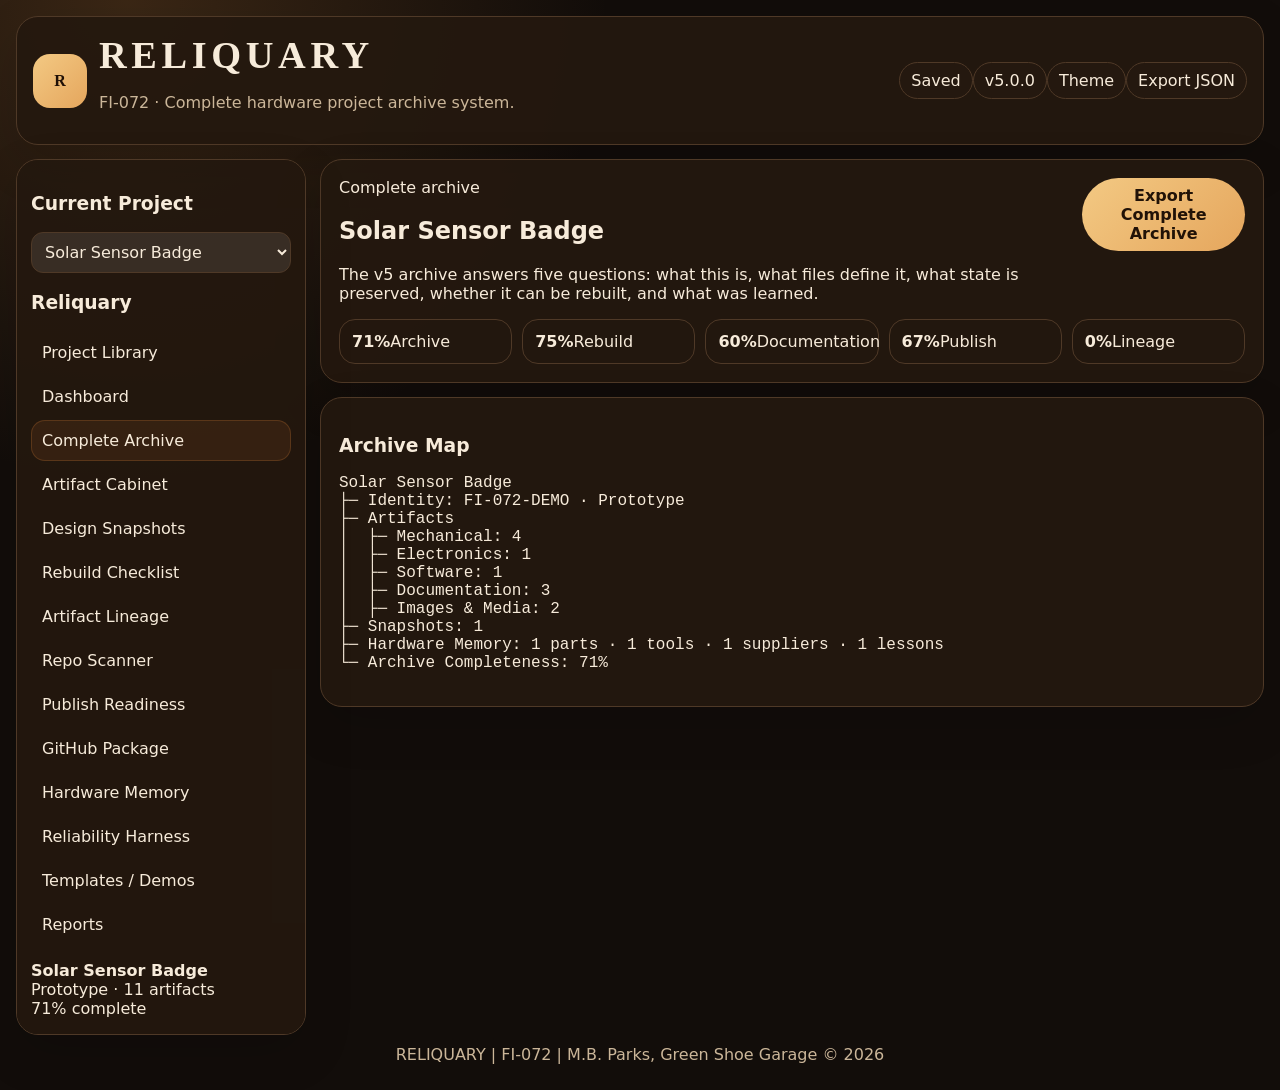
==== index.html @ 78d1d623 "Update release files" ====
<!doctype html>
<html lang="en">
<head>
<meta charset="utf-8">
<meta name="viewport" content="width=device-width,initial-scale=1">
<title>RELIQUARY | FI-072</title>
<link rel="stylesheet" href="styles.css">
</head>
<body data-theme="dark">
<div class="wrap">
<header class="top"><div class="brand"><div class="sig">R</div><div><h1>RELIQUARY</h1><p>FI-072 · Complete hardware project archive system.</p></div></div><div class="actions"><span class="pill" id="save">Autosave ready</span><span class="pill">v5.0.0</span><button class="btn" id="theme">Theme</button><button class="btn" id="exportJson">Export JSON</button></div></header>
<div class="grid"><aside class="side"><h3>Current Project</h3><select id="pick"></select><h3>Reliquary</h3><button class="nav" data-v="library">Project Library</button><button class="nav" data-v="dash">Dashboard</button><button class="nav" data-v="complete">Complete Archive</button><button class="nav" data-v="arts">Artifact Cabinet</button><button class="nav" data-v="snaps">Design Snapshots</button><button class="nav" data-v="checks">Rebuild Checklist</button><button class="nav" data-v="lineage">Artifact Lineage</button><button class="nav" data-v="scan">Repo Scanner</button><button class="nav" data-v="publish">Publish Readiness</button><button class="nav" data-v="package">GitHub Package</button><button class="nav" data-v="memory">Hardware Memory</button><button class="nav" data-v="reliability">Reliability Harness</button><button class="nav" data-v="templates">Templates / Demos</button><button class="nav" data-v="reports">Reports</button><div class="mini" id="mini"></div></aside><main id="app"></main></div><div class="foot">RELIQUARY | FI-072 | M.B. Parks, Green Shoe Garage © 2026</div></div><div class="toast" id="toast"></div><script src="app-v5.js"></script></body></html>
---- styles.css ----
:root{--b:#f4ebdd;--p:#fffaf0;--i:#23160c;--m:#6d5b46;--l:#d7c1a5;--a:#a8652a;--a2:#e0a355;--g:#247a51;--w:#a86812;--r:#a63d31;--x:#2f6f93}[data-theme=dark]{--b:#120d0a;--p:#24180f;--i:#f7ebda;--m:#cbb699;--l:#4f3927;--a:#e5a65d;--a2:#f3c983;--g:#82d9a6;--w:#ffd37d;--r:#ff897b;--x:#86c7ef}*{box-sizing:border-box}body{margin:0;background:radial-gradient(circle at 10% 0,#8b5a2b55,transparent 30rem),var(--b);color:var(--i);font-family:system-ui,-apple-system,Segoe UI,sans-serif}button,input,select,textarea{font:inherit}button{cursor:pointer}a{color:var(--x)}.wrap{max-width:1500px;margin:auto;padding:16px}.top,.side,.panel,.card{border:1px solid var(--l);background:color-mix(in srgb,var(--p) 93%,transparent);border-radius:22px;box-shadow:0 18px 50px #0002}.top{display:flex;justify-content:space-between;gap:12px;align-items:center;padding:16px}.brand{display:flex;gap:12px;align-items:center}.sig{width:54px;height:54px;border-radius:17px;display:grid;place-items:center;background:linear-gradient(135deg,var(--a2),var(--a));color:#201006;font:900 1rem Georgia}.brand h1{font:900 clamp(1.5rem,3vw,2.4rem) Georgia;margin:0;letter-spacing:.12em}.muted,.brand p{color:var(--m)}.btn,.pill,.badge{border:1px solid var(--l);border-radius:999px;background:var(--p);color:var(--i);padding:8px 11px}.btn.primary{background:linear-gradient(135deg,var(--a2),var(--a));color:#211207;font-weight:900;border:0}.btn.small,.badge{font-size:.78rem;padding:4px 8px}.btn.danger{color:var(--r)}.grid{display:grid;grid-template-columns:290px 1fr;gap:14px;margin-top:14px}.side{padding:14px;position:sticky;top:12px;max-height:calc(100vh - 24px);overflow:auto}.nav{display:block;width:100%;text-align:left;border:1px solid transparent;background:transparent;color:var(--i);border-radius:14px;padding:10px;margin:3px 0}.nav.active,.nav:hover{background:#a8652a24;border-color:#a8652a55}.panel{padding:18px;margin-bottom:14px}.head{display:flex;justify-content:space-between;gap:12px;align-items:start}.hero{display:grid;grid-template-columns:1.1fr .9fr;gap:14px}.hero h2{font:900 clamp(2.5rem,7vw,5rem)/.85 Georgia;margin:0;letter-spacing:.08em}.cards{display:grid;grid-template-columns:repeat(auto-fill,minmax(250px,1fr));gap:10px}.card{padding:13px}.stats{display:grid;grid-template-columns:repeat(auto-fit,minmax(150px,1fr));gap:10px}.stat{border:1px solid var(--l);border-radius:16px;padding:12px}.stat b{font-size:1.65rem}.bar{height:9px;background:#80604033;border-radius:99px;overflow:hidden}.bar i{display:block;height:100%;background:linear-gradient(90deg,var(--a),var(--a2))}.row{display:flex;gap:8px;flex-wrap:wrap;align-items:center}.form{display:grid;grid-template-columns:repeat(2,1fr);gap:9px}.field{display:grid;gap:4px}.field span,.field label{font-size:.75rem;text-transform:uppercase;color:var(--m);font-weight:800}input,select,textarea{width:100%;border:1px solid var(--l);border-radius:12px;background:#ffffff18;color:var(--i);padding:9px}textarea{min-height:90px}.full{grid-column:1/-1}table{width:100%;border-collapse:collapse}td,th{border-bottom:1px solid var(--l);padding:8px;text-align:left;vertical-align:top}th{color:var(--m);font-size:.76rem;text-transform:uppercase}.gap{border-left:5px solid var(--w)}.critical{border-left-color:var(--r)}.good{border-left:5px solid var(--g)}.ok{color:var(--g)}.bad{color:var(--r)}.mono{font-family:ui-monospace,SFMono-Regular,Menlo,monospace;white-space:pre-wrap}.toast{position:fixed;right:16px;bottom:16px;background:var(--p);border:1px solid var(--l);border-radius:14px;padding:10px;opacity:0;z-index:10}.toast.show{opacity:1}.foot{text-align:center;color:var(--m);padding:10px}@media(max-width:900px){.grid,.hero,.form{grid-template-columns:1fr}.side{position:static}.top,.head{flex-direction:column}}
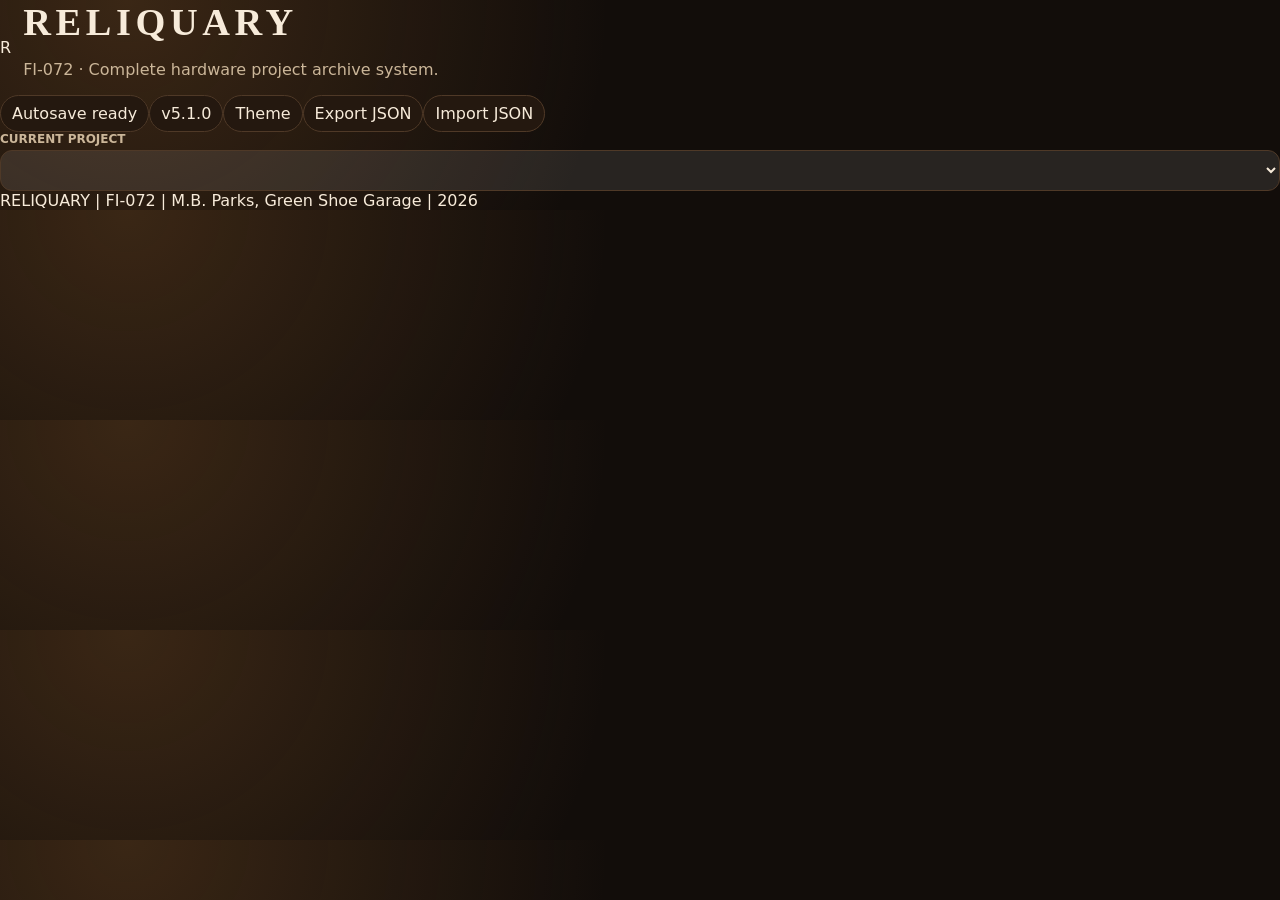
==== commit 6559ce56: "Clean up v5.1 app shell" ====
--- a/index.html
+++ b/index.html
@@ -7,6 +7,22 @@
 <link rel="stylesheet" href="styles.css">
 </head>
 <body data-theme="dark">
-<div class="wrap">
-<header class="top"><div class="brand"><div class="sig">R</div><div><h1>RELIQUARY</h1><p>FI-072 · Complete hardware project archive system.</p></div></div><div class="actions"><span class="pill" id="save">Autosave ready</span><span class="pill">v5.0.0</span><button class="btn" id="theme">Theme</button><button class="btn" id="exportJson">Export JSON</button></div></header>
-<div class="grid"><aside class="side"><h3>Current Project</h3><select id="pick"></select><h3>Reliquary</h3><button class="nav" data-v="library">Project Library</button><button class="nav" data-v="dash">Dashboard</button><button class="nav" data-v="complete">Complete Archive</button><button class="nav" data-v="arts">Artifact Cabinet</button><button class="nav" data-v="snaps">Design Snapshots</button><button class="nav" data-v="checks">Rebuild Checklist</button><button class="nav" data-v="lineage">Artifact Lineage</button><button class="nav" data-v="scan">Repo Scanner</button><button class="nav" data-v="publish">Publish Readiness</button><button class="nav" data-v="package">GitHub Package</button><button class="nav" data-v="memory">Hardware Memory</button><button class="nav" data-v="reliability">Reliability Harness</button><button class="nav" data-v="templates">Templates / Demos</button><button class="nav" data-v="reports">Reports</button><div class="mini" id="mini"></div></aside><main id="app"></main></div><div class="foot">RELIQUARY | FI-072 | M.B. Parks, Green Shoe Garage © 2026</div></div><div class="toast" id="toast"></div><script src="app-v5.js"></script></body></html>+<div class="app-shell">
+<header class="topbar">
+  <div class="brand"><div class="sigil">R</div><div><h1>RELIQUARY</h1><p>FI-072 · Complete hardware project archive system.</p></div></div>
+  <div class="top-actions"><span class="pill" id="saveState">Autosave ready</span><span class="pill">v5.1.0</span><button class="btn" id="themeBtn">Theme</button><button class="btn" id="exportStateBtn">Export JSON</button><label class="btn">Import JSON<input id="importState" type="file" accept="application/json" hidden></label></div>
+</header>
+<div class="layout">
+  <aside class="sidebar">
+    <label class="field compact"><span>Current project</span><select id="projectPicker"></select></label>
+    <nav id="nav"></nav>
+    <div id="sideSummary" class="side-summary"></div>
+  </aside>
+  <main id="app" class="content"></main>
+</div>
+<footer>RELIQUARY | FI-072 | M.B. Parks, Green Shoe Garage | 2026</footer>
+</div>
+<div id="toast" class="toast"></div>
+<script src="app-v5.js"></script>
+</body>
+</html>
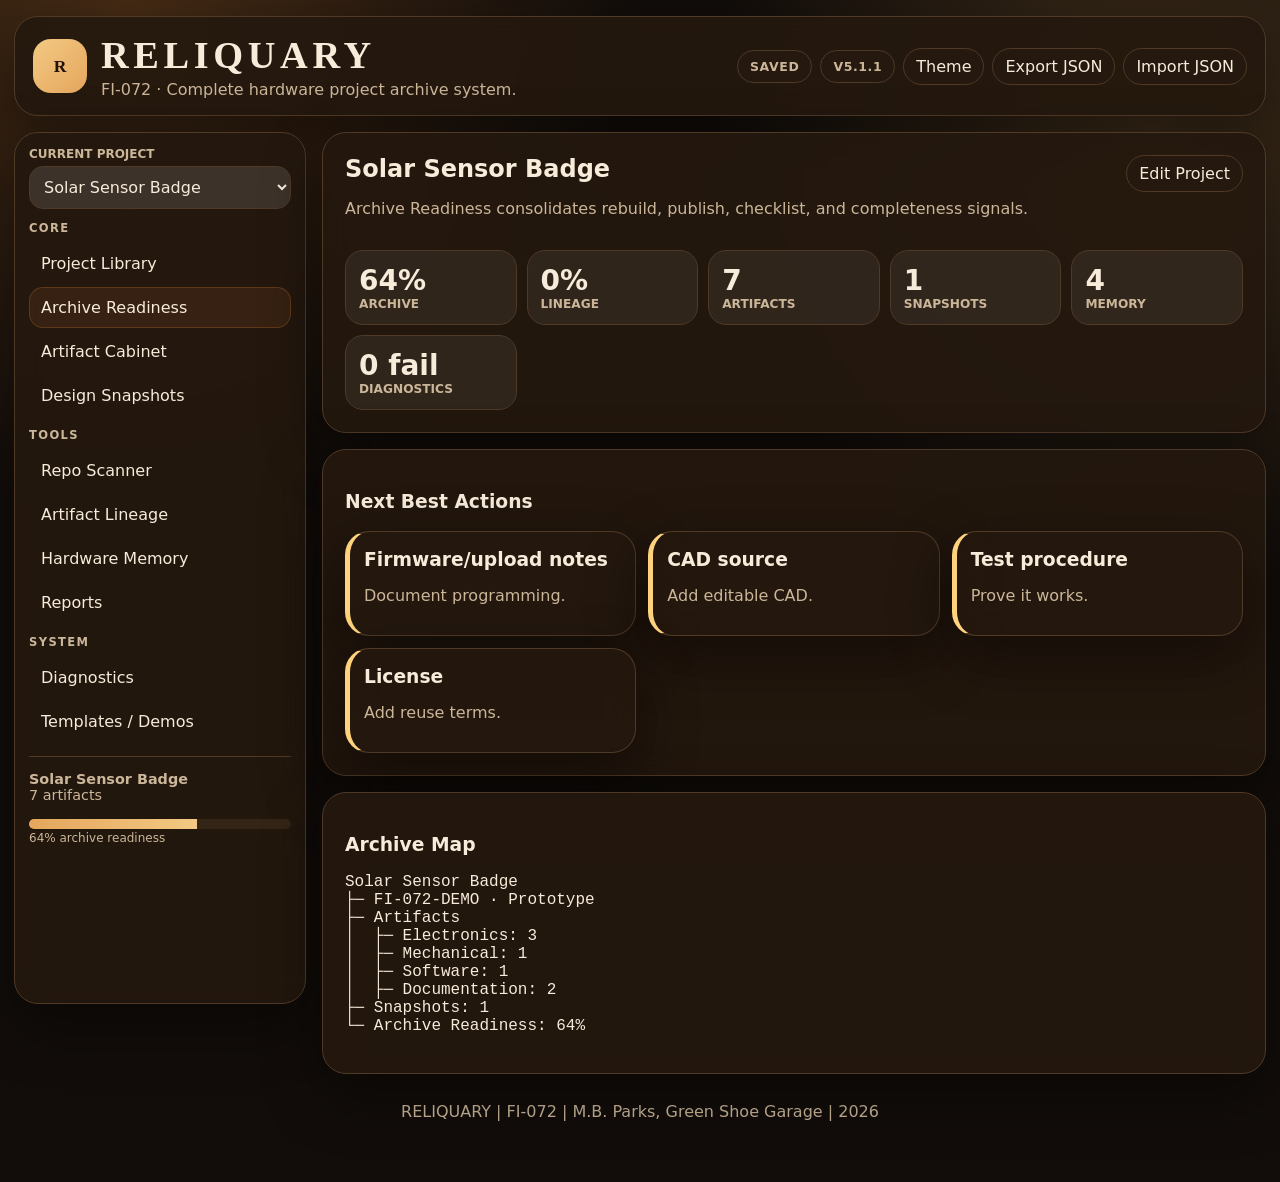
==== commit 9627c525: "Update visible marker to v5.1.1" ====
--- a/index.html
+++ b/index.html
@@ -10,7 +10,7 @@
 <div class="app-shell">
 <header class="topbar">
   <div class="brand"><div class="sigil">R</div><div><h1>RELIQUARY</h1><p>FI-072 · Complete hardware project archive system.</p></div></div>
-  <div class="top-actions"><span class="pill" id="saveState">Autosave ready</span><span class="pill">v5.1.0</span><button class="btn" id="themeBtn">Theme</button><button class="btn" id="exportStateBtn">Export JSON</button><label class="btn">Import JSON<input id="importState" type="file" accept="application/json" hidden></label></div>
+  <div class="top-actions"><span class="pill" id="saveState">Autosave ready</span><span class="pill">v5.1.1</span><button class="btn" id="themeBtn">Theme</button><button class="btn" id="exportStateBtn">Export JSON</button><label class="btn">Import JSON<input id="importState" type="file" accept="application/json" hidden></label></div>
 </header>
 <div class="layout">
   <aside class="sidebar">
--- a/styles.css
+++ b/styles.css
@@ -1 +1,3 @@
-:root{--b:#f4ebdd;--p:#fffaf0;--i:#23160c;--m:#6d5b46;--l:#d7c1a5;--a:#a8652a;--a2:#e0a355;--g:#247a51;--w:#a86812;--r:#a63d31;--x:#2f6f93}[data-theme=dark]{--b:#120d0a;--p:#24180f;--i:#f7ebda;--m:#cbb699;--l:#4f3927;--a:#e5a65d;--a2:#f3c983;--g:#82d9a6;--w:#ffd37d;--r:#ff897b;--x:#86c7ef}*{box-sizing:border-box}body{margin:0;background:radial-gradient(circle at 10% 0,#8b5a2b55,transparent 30rem),var(--b);color:var(--i);font-family:system-ui,-apple-system,Segoe UI,sans-serif}button,input,select,textarea{font:inherit}button{cursor:pointer}a{color:var(--x)}.wrap{max-width:1500px;margin:auto;padding:16px}.top,.side,.panel,.card{border:1px solid var(--l);background:color-mix(in srgb,var(--p) 93%,transparent);border-radius:22px;box-shadow:0 18px 50px #0002}.top{display:flex;justify-content:space-between;gap:12px;align-items:center;padding:16px}.brand{display:flex;gap:12px;align-items:center}.sig{width:54px;height:54px;border-radius:17px;display:grid;place-items:center;background:linear-gradient(135deg,var(--a2),var(--a));color:#201006;font:900 1rem Georgia}.brand h1{font:900 clamp(1.5rem,3vw,2.4rem) Georgia;margin:0;letter-spacing:.12em}.muted,.brand p{color:var(--m)}.btn,.pill,.badge{border:1px solid var(--l);border-radius:999px;background:var(--p);color:var(--i);padding:8px 11px}.btn.primary{background:linear-gradient(135deg,var(--a2),var(--a));color:#211207;font-weight:900;border:0}.btn.small,.badge{font-size:.78rem;padding:4px 8px}.btn.danger{color:var(--r)}.grid{display:grid;grid-template-columns:290px 1fr;gap:14px;margin-top:14px}.side{padding:14px;position:sticky;top:12px;max-height:calc(100vh - 24px);overflow:auto}.nav{display:block;width:100%;text-align:left;border:1px solid transparent;background:transparent;color:var(--i);border-radius:14px;padding:10px;margin:3px 0}.nav.active,.nav:hover{background:#a8652a24;border-color:#a8652a55}.panel{padding:18px;margin-bottom:14px}.head{display:flex;justify-content:space-between;gap:12px;align-items:start}.hero{display:grid;grid-template-columns:1.1fr .9fr;gap:14px}.hero h2{font:900 clamp(2.5rem,7vw,5rem)/.85 Georgia;margin:0;letter-spacing:.08em}.cards{display:grid;grid-template-columns:repeat(auto-fill,minmax(250px,1fr));gap:10px}.card{padding:13px}.stats{display:grid;grid-template-columns:repeat(auto-fit,minmax(150px,1fr));gap:10px}.stat{border:1px solid var(--l);border-radius:16px;padding:12px}.stat b{font-size:1.65rem}.bar{height:9px;background:#80604033;border-radius:99px;overflow:hidden}.bar i{display:block;height:100%;background:linear-gradient(90deg,var(--a),var(--a2))}.row{display:flex;gap:8px;flex-wrap:wrap;align-items:center}.form{display:grid;grid-template-columns:repeat(2,1fr);gap:9px}.field{display:grid;gap:4px}.field span,.field label{font-size:.75rem;text-transform:uppercase;color:var(--m);font-weight:800}input,select,textarea{width:100%;border:1px solid var(--l);border-radius:12px;background:#ffffff18;color:var(--i);padding:9px}textarea{min-height:90px}.full{grid-column:1/-1}table{width:100%;border-collapse:collapse}td,th{border-bottom:1px solid var(--l);padding:8px;text-align:left;vertical-align:top}th{color:var(--m);font-size:.76rem;text-transform:uppercase}.gap{border-left:5px solid var(--w)}.critical{border-left-color:var(--r)}.good{border-left:5px solid var(--g)}.ok{color:var(--g)}.bad{color:var(--r)}.mono{font-family:ui-monospace,SFMono-Regular,Menlo,monospace;white-space:pre-wrap}.toast{position:fixed;right:16px;bottom:16px;background:var(--p);border:1px solid var(--l);border-radius:14px;padding:10px;opacity:0;z-index:10}.toast.show{opacity:1}.foot{text-align:center;color:var(--m);padding:10px}@media(max-width:900px){.grid,.hero,.form{grid-template-columns:1fr}.side{position:static}.top,.head{flex-direction:column}}+:root{--bg:#f4ebdd;--panel:#fffaf0;--ink:#23160c;--muted:#6d5b46;--line:#d7c1a5;--accent:#a8652a;--accent2:#e0a355;--good:#247a51;--warn:#a86812;--bad:#a63d31;--blue:#2f6f93;--shadow:0 18px 50px rgba(0,0,0,.14)}
+[data-theme=dark]{--bg:#120d0a;--panel:#24180f;--ink:#f7ebda;--muted:#cbb699;--line:#4f3927;--accent:#e5a65d;--accent2:#f3c983;--good:#82d9a6;--warn:#ffd37d;--bad:#ff897b;--blue:#86c7ef;--shadow:0 20px 60px rgba(0,0,0,.45)}
+*{box-sizing:border-box}body{margin:0;background:radial-gradient(circle at 10% 0,rgba(168,101,42,.35),transparent 32rem),radial-gradient(circle at 90% 12%,rgba(224,163,85,.22),transparent 28rem),var(--bg);color:var(--ink);font-family:Inter,system-ui,-apple-system,Segoe UI,sans-serif}button,input,select,textarea{font:inherit}button{cursor:pointer}a{color:var(--blue)}.app-shell{width:min(1500px,calc(100% - 28px));margin:auto;padding:16px 0 40px}.topbar,.sidebar,.panel,.card,.modal{border:1px solid var(--line);background:color-mix(in srgb,var(--panel) 92%,transparent);border-radius:24px;box-shadow:var(--shadow);backdrop-filter:blur(14px)}.topbar{display:flex;justify-content:space-between;gap:14px;align-items:center;padding:16px 18px}.brand{display:flex;gap:14px;align-items:center}.sigil{width:54px;height:54px;border-radius:18px;background:linear-gradient(135deg,var(--accent2),var(--accent));display:grid;place-items:center;color:#211207;font:900 1.1rem Georgia,serif}.brand h1{margin:0;font:900 clamp(1.5rem,3vw,2.4rem) Georgia,serif;letter-spacing:.12em}.brand p{margin:.2rem 0 0;color:var(--muted)}.top-actions,.row{display:flex;gap:8px;flex-wrap:wrap;align-items:center}.btn,.pill{border:1px solid var(--line);border-radius:999px;background:var(--panel);color:var(--ink);padding:8px 12px}.btn.primary{background:linear-gradient(135deg,var(--accent2),var(--accent));color:#211207;border:0;font-weight:900}.btn.small{font-size:.82rem;padding:5px 8px}.btn.danger{color:var(--bad)}.pill{color:var(--muted);font-size:.78rem;font-weight:900;text-transform:uppercase;letter-spacing:.05em}.layout{display:grid;grid-template-columns:292px minmax(0,1fr);gap:16px;margin-top:16px}.sidebar{padding:14px;position:sticky;top:14px;max-height:calc(100vh - 28px);overflow:auto}.sidebar h3{font-size:.75rem;color:var(--muted);letter-spacing:.13em;text-transform:uppercase}.nav-group{margin:12px 0}.nav-label{font-size:.72rem;color:var(--muted);font-weight:900;letter-spacing:.12em;text-transform:uppercase;margin:8px 0}.nav-btn{display:block;width:100%;text-align:left;border:1px solid transparent;background:transparent;color:var(--ink);border-radius:14px;padding:10px 11px;margin:3px 0}.nav-btn.active,.nav-btn:hover{background:rgba(168,101,42,.14);border-color:rgba(168,101,42,.35)}.side-summary{margin-top:14px;padding-top:14px;border-top:1px solid var(--line);color:var(--muted);font-size:.9rem}.panel{padding:clamp(15px,2vw,22px);margin-bottom:16px}.head{display:flex;justify-content:space-between;gap:12px;align-items:flex-start;margin-bottom:16px}.head h2,.head h3{margin:0}.muted,.card p{color:var(--muted)}.hero{display:grid;grid-template-columns:1.1fr .9fr;gap:16px}.hero h2{font:900 clamp(2.4rem,7vw,5rem)/.86 Georgia,serif;margin:0;letter-spacing:.08em}.lede{font-size:1.08rem;line-height:1.55;color:var(--muted)}.cards{display:grid;grid-template-columns:repeat(auto-fill,minmax(250px,1fr));gap:12px}.card{padding:14px}.card h3{margin:.2rem 0}.stats{display:grid;grid-template-columns:repeat(auto-fit,minmax(150px,1fr));gap:10px}.stat{border:1px solid var(--line);border-radius:18px;padding:13px;background:rgba(255,255,255,.06)}.stat strong{font-size:1.75rem}.stat span{display:block;color:var(--muted);font-size:.76rem;font-weight:900;text-transform:uppercase}.bar{height:10px;border-radius:99px;background:rgba(120,90,60,.22);overflow:hidden}.bar i{display:block;height:100%;background:linear-gradient(90deg,var(--accent),var(--accent2))}.form{display:grid;grid-template-columns:repeat(2,minmax(0,1fr));gap:10px}.field{display:grid;gap:5px}.field span,.field label{font-size:.75rem;text-transform:uppercase;color:var(--muted);font-weight:900}.field.compact{margin-bottom:12px}.full{grid-column:1/-1}input,select,textarea{width:100%;border:1px solid var(--line);border-radius:14px;background:rgba(255,255,255,.11);color:var(--ink);padding:10px}textarea{min-height:92px;resize:vertical}.table{overflow:auto;border:1px solid var(--line);border-radius:18px}table{width:100%;border-collapse:collapse}th,td{padding:10px;border-bottom:1px solid var(--line);text-align:left;vertical-align:top}th{color:var(--muted);font-size:.76rem;text-transform:uppercase}.tag{display:inline-flex;border:1px solid var(--line);border-radius:999px;padding:4px 8px;color:var(--muted);font-size:.76rem;font-weight:800}.good{border-left:5px solid var(--good)}.gap{border-left:5px solid var(--warn)}.critical{border-left-color:var(--bad)}.ok{color:var(--good)}.warn{color:var(--warn)}.bad{color:var(--bad)}.mono{font-family:ui-monospace,SFMono-Regular,Menlo,monospace;white-space:pre-wrap}.empty{border:1px dashed var(--line);border-radius:18px;padding:24px;text-align:center;color:var(--muted)}.toast{position:fixed;right:18px;bottom:18px;background:var(--panel);border:1px solid var(--line);border-radius:16px;padding:12px 14px;box-shadow:var(--shadow);opacity:0;transform:translateY(8px);transition:.2s}.toast.show{opacity:1;transform:none}footer{text-align:center;color:var(--muted);padding:12px}@media(max-width:900px){.layout,.hero,.form{grid-template-columns:1fr}.sidebar{position:static;max-height:none}.topbar,.head{align-items:flex-start;flex-direction:column}.stats{grid-template-columns:repeat(2,1fr)}}@media print{.sidebar,.top-actions,.btn{display:none!important}.layout{display:block}.panel,.card{box-shadow:none}}
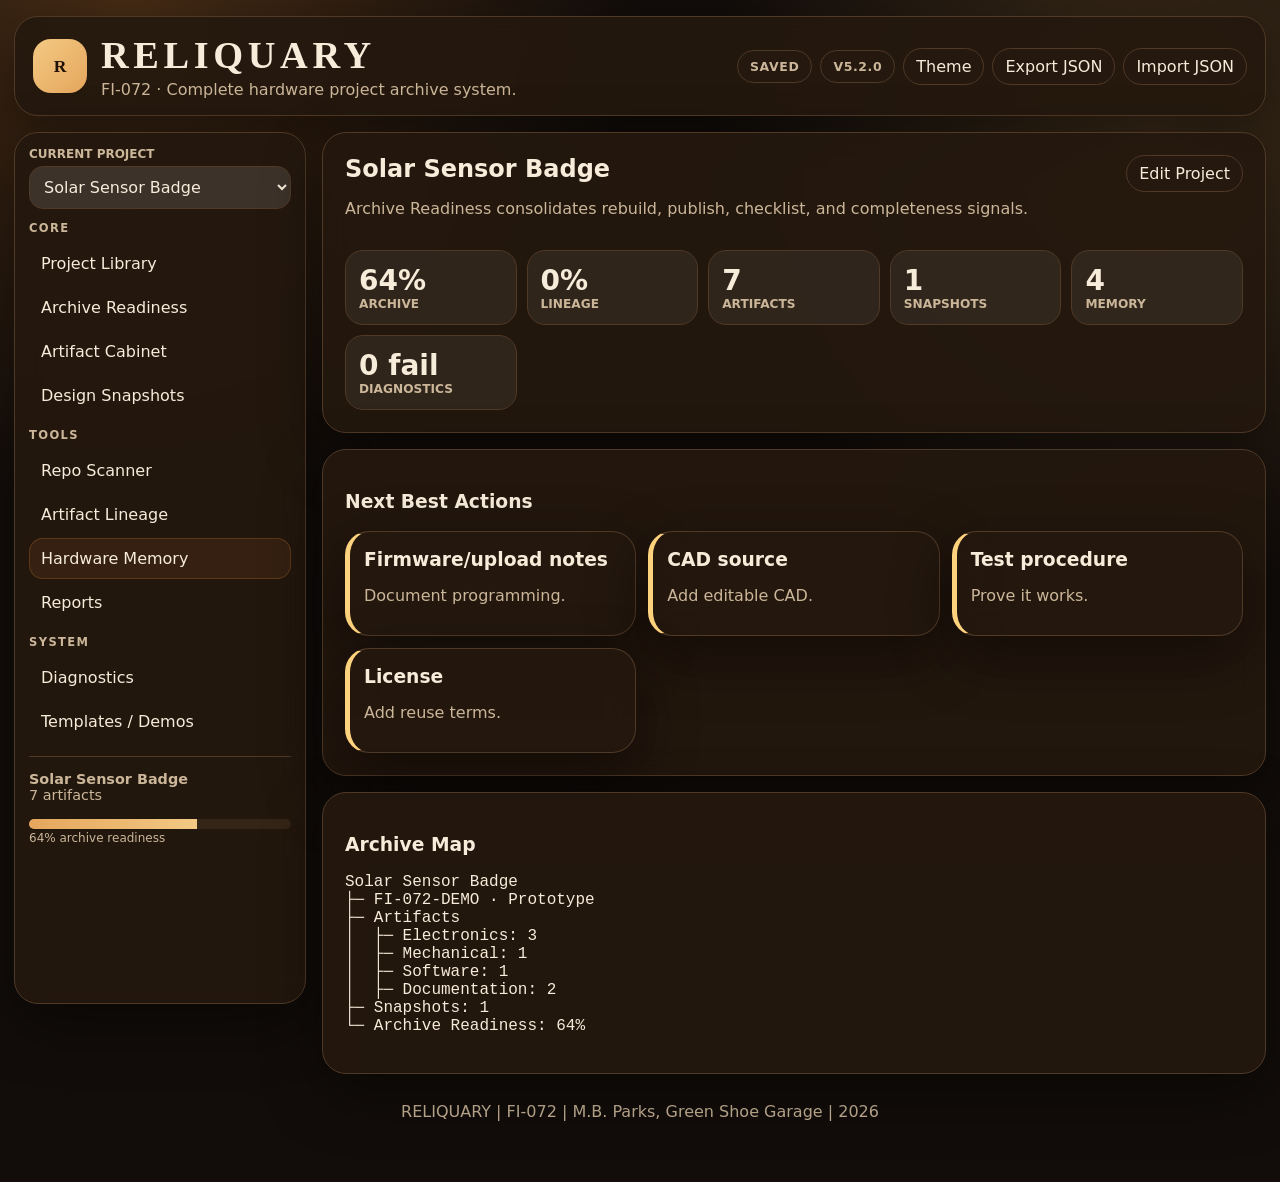
==== commit da9b4be8: "Update visible marker to v5.2.0" ====
--- a/index.html
+++ b/index.html
@@ -10,7 +10,7 @@
 <div class="app-shell">
 <header class="topbar">
   <div class="brand"><div class="sigil">R</div><div><h1>RELIQUARY</h1><p>FI-072 · Complete hardware project archive system.</p></div></div>
-  <div class="top-actions"><span class="pill" id="saveState">Autosave ready</span><span class="pill">v5.1.1</span><button class="btn" id="themeBtn">Theme</button><button class="btn" id="exportStateBtn">Export JSON</button><label class="btn">Import JSON<input id="importState" type="file" accept="application/json" hidden></label></div>
+  <div class="top-actions"><span class="pill" id="saveState">Autosave ready</span><span class="pill">v5.2.0</span><button class="btn" id="themeBtn">Theme</button><button class="btn" id="exportStateBtn">Export JSON</button><label class="btn">Import JSON<input id="importState" type="file" accept="application/json" hidden></label></div>
 </header>
 <div class="layout">
   <aside class="sidebar">
--- a/styles.css
+++ b/styles.css
@@ -1,3 +1,3 @@
 :root{--bg:#f4ebdd;--panel:#fffaf0;--ink:#23160c;--muted:#6d5b46;--line:#d7c1a5;--accent:#a8652a;--accent2:#e0a355;--good:#247a51;--warn:#a86812;--bad:#a63d31;--blue:#2f6f93;--shadow:0 18px 50px rgba(0,0,0,.14)}
 [data-theme=dark]{--bg:#120d0a;--panel:#24180f;--ink:#f7ebda;--muted:#cbb699;--line:#4f3927;--accent:#e5a65d;--accent2:#f3c983;--good:#82d9a6;--warn:#ffd37d;--bad:#ff897b;--blue:#86c7ef;--shadow:0 20px 60px rgba(0,0,0,.45)}
-*{box-sizing:border-box}body{margin:0;background:radial-gradient(circle at 10% 0,rgba(168,101,42,.35),transparent 32rem),radial-gradient(circle at 90% 12%,rgba(224,163,85,.22),transparent 28rem),var(--bg);color:var(--ink);font-family:Inter,system-ui,-apple-system,Segoe UI,sans-serif}button,input,select,textarea{font:inherit}button{cursor:pointer}a{color:var(--blue)}.app-shell{width:min(1500px,calc(100% - 28px));margin:auto;padding:16px 0 40px}.topbar,.sidebar,.panel,.card,.modal{border:1px solid var(--line);background:color-mix(in srgb,var(--panel) 92%,transparent);border-radius:24px;box-shadow:var(--shadow);backdrop-filter:blur(14px)}.topbar{display:flex;justify-content:space-between;gap:14px;align-items:center;padding:16px 18px}.brand{display:flex;gap:14px;align-items:center}.sigil{width:54px;height:54px;border-radius:18px;background:linear-gradient(135deg,var(--accent2),var(--accent));display:grid;place-items:center;color:#211207;font:900 1.1rem Georgia,serif}.brand h1{margin:0;font:900 clamp(1.5rem,3vw,2.4rem) Georgia,serif;letter-spacing:.12em}.brand p{margin:.2rem 0 0;color:var(--muted)}.top-actions,.row{display:flex;gap:8px;flex-wrap:wrap;align-items:center}.btn,.pill{border:1px solid var(--line);border-radius:999px;background:var(--panel);color:var(--ink);padding:8px 12px}.btn.primary{background:linear-gradient(135deg,var(--accent2),var(--accent));color:#211207;border:0;font-weight:900}.btn.small{font-size:.82rem;padding:5px 8px}.btn.danger{color:var(--bad)}.pill{color:var(--muted);font-size:.78rem;font-weight:900;text-transform:uppercase;letter-spacing:.05em}.layout{display:grid;grid-template-columns:292px minmax(0,1fr);gap:16px;margin-top:16px}.sidebar{padding:14px;position:sticky;top:14px;max-height:calc(100vh - 28px);overflow:auto}.sidebar h3{font-size:.75rem;color:var(--muted);letter-spacing:.13em;text-transform:uppercase}.nav-group{margin:12px 0}.nav-label{font-size:.72rem;color:var(--muted);font-weight:900;letter-spacing:.12em;text-transform:uppercase;margin:8px 0}.nav-btn{display:block;width:100%;text-align:left;border:1px solid transparent;background:transparent;color:var(--ink);border-radius:14px;padding:10px 11px;margin:3px 0}.nav-btn.active,.nav-btn:hover{background:rgba(168,101,42,.14);border-color:rgba(168,101,42,.35)}.side-summary{margin-top:14px;padding-top:14px;border-top:1px solid var(--line);color:var(--muted);font-size:.9rem}.panel{padding:clamp(15px,2vw,22px);margin-bottom:16px}.head{display:flex;justify-content:space-between;gap:12px;align-items:flex-start;margin-bottom:16px}.head h2,.head h3{margin:0}.muted,.card p{color:var(--muted)}.hero{display:grid;grid-template-columns:1.1fr .9fr;gap:16px}.hero h2{font:900 clamp(2.4rem,7vw,5rem)/.86 Georgia,serif;margin:0;letter-spacing:.08em}.lede{font-size:1.08rem;line-height:1.55;color:var(--muted)}.cards{display:grid;grid-template-columns:repeat(auto-fill,minmax(250px,1fr));gap:12px}.card{padding:14px}.card h3{margin:.2rem 0}.stats{display:grid;grid-template-columns:repeat(auto-fit,minmax(150px,1fr));gap:10px}.stat{border:1px solid var(--line);border-radius:18px;padding:13px;background:rgba(255,255,255,.06)}.stat strong{font-size:1.75rem}.stat span{display:block;color:var(--muted);font-size:.76rem;font-weight:900;text-transform:uppercase}.bar{height:10px;border-radius:99px;background:rgba(120,90,60,.22);overflow:hidden}.bar i{display:block;height:100%;background:linear-gradient(90deg,var(--accent),var(--accent2))}.form{display:grid;grid-template-columns:repeat(2,minmax(0,1fr));gap:10px}.field{display:grid;gap:5px}.field span,.field label{font-size:.75rem;text-transform:uppercase;color:var(--muted);font-weight:900}.field.compact{margin-bottom:12px}.full{grid-column:1/-1}input,select,textarea{width:100%;border:1px solid var(--line);border-radius:14px;background:rgba(255,255,255,.11);color:var(--ink);padding:10px}textarea{min-height:92px;resize:vertical}.table{overflow:auto;border:1px solid var(--line);border-radius:18px}table{width:100%;border-collapse:collapse}th,td{padding:10px;border-bottom:1px solid var(--line);text-align:left;vertical-align:top}th{color:var(--muted);font-size:.76rem;text-transform:uppercase}.tag{display:inline-flex;border:1px solid var(--line);border-radius:999px;padding:4px 8px;color:var(--muted);font-size:.76rem;font-weight:800}.good{border-left:5px solid var(--good)}.gap{border-left:5px solid var(--warn)}.critical{border-left-color:var(--bad)}.ok{color:var(--good)}.warn{color:var(--warn)}.bad{color:var(--bad)}.mono{font-family:ui-monospace,SFMono-Regular,Menlo,monospace;white-space:pre-wrap}.empty{border:1px dashed var(--line);border-radius:18px;padding:24px;text-align:center;color:var(--muted)}.toast{position:fixed;right:18px;bottom:18px;background:var(--panel);border:1px solid var(--line);border-radius:16px;padding:12px 14px;box-shadow:var(--shadow);opacity:0;transform:translateY(8px);transition:.2s}.toast.show{opacity:1;transform:none}footer{text-align:center;color:var(--muted);padding:12px}@media(max-width:900px){.layout,.hero,.form{grid-template-columns:1fr}.sidebar{position:static;max-height:none}.topbar,.head{align-items:flex-start;flex-direction:column}.stats{grid-template-columns:repeat(2,1fr)}}@media print{.sidebar,.top-actions,.btn{display:none!important}.layout{display:block}.panel,.card{box-shadow:none}}
+*{box-sizing:border-box}body{margin:0;background:radial-gradient(circle at 10% 0,rgba(168,101,42,.35),transparent 32rem),radial-gradient(circle at 90% 12%,rgba(224,163,85,.22),transparent 28rem),var(--bg);color:var(--ink);font-family:Inter,system-ui,-apple-system,Segoe UI,sans-serif}button,input,select,textarea{font:inherit}button{cursor:pointer}a{color:var(--blue)}.app-shell{width:min(1500px,calc(100% - 28px));margin:auto;padding:16px 0 40px}.topbar,.sidebar,.panel,.card,.modal{border:1px solid var(--line);background:color-mix(in srgb,var(--panel) 92%,transparent);border-radius:24px;box-shadow:var(--shadow);backdrop-filter:blur(14px)}.topbar{display:flex;justify-content:space-between;gap:14px;align-items:center;padding:16px 18px}.brand{display:flex;gap:14px;align-items:center}.sigil{width:54px;height:54px;border-radius:18px;background:linear-gradient(135deg,var(--accent2),var(--accent));display:grid;place-items:center;color:#211207;font:900 1.1rem Georgia,serif}.brand h1{margin:0;font:900 clamp(1.5rem,3vw,2.4rem) Georgia,serif;letter-spacing:.12em}.brand p{margin:.2rem 0 0;color:var(--muted)}.top-actions,.row{display:flex;gap:8px;flex-wrap:wrap;align-items:center}.btn,.pill{border:1px solid var(--line);border-radius:999px;background:var(--panel);color:var(--ink);padding:8px 12px}.btn.primary{background:linear-gradient(135deg,var(--accent2),var(--accent));color:#211207;border:0;font-weight:900}.btn.small{font-size:.82rem;padding:5px 8px}.btn.danger{color:var(--bad)}.pill{color:var(--muted);font-size:.78rem;font-weight:900;text-transform:uppercase;letter-spacing:.05em}.layout{display:grid;grid-template-columns:292px minmax(0,1fr);gap:16px;margin-top:16px}.sidebar{padding:14px;position:sticky;top:14px;max-height:calc(100vh - 28px);overflow:auto}.sidebar h3{font-size:.75rem;color:var(--muted);letter-spacing:.13em;text-transform:uppercase}.nav-group{margin:12px 0}.nav-label{font-size:.72rem;color:var(--muted);font-weight:900;letter-spacing:.12em;text-transform:uppercase;margin:8px 0}.nav-btn{display:block;width:100%;text-align:left;border:1px solid transparent;background:transparent;color:var(--ink);border-radius:14px;padding:10px 11px;margin:3px 0}.nav-btn.active,.nav-btn:hover{background:rgba(168,101,42,.14);border-color:rgba(168,101,42,.35)}.side-summary{margin-top:14px;padding-top:14px;border-top:1px solid var(--line);color:var(--muted);font-size:.9rem}.panel{padding:clamp(15px,2vw,22px);margin-bottom:16px}.head{display:flex;justify-content:space-between;gap:12px;align-items:flex-start;margin-bottom:16px}.head h2,.head h3{margin:0}.muted,.card p{color:var(--muted)}.hero{display:grid;grid-template-columns:1.1fr .9fr;gap:16px}.hero h2{font:900 clamp(2.4rem,7vw,5rem)/.86 Georgia,serif;margin:0;letter-spacing:.08em}.lede{font-size:1.08rem;line-height:1.55;color:var(--muted)}.cards{display:grid;grid-template-columns:repeat(auto-fill,minmax(250px,1fr));gap:12px}.card{padding:14px}.card h3{margin:.2rem 0}.stats{display:grid;grid-template-columns:repeat(auto-fit,minmax(150px,1fr));gap:10px}.stat{border:1px solid var(--line);border-radius:18px;padding:13px;background:rgba(255,255,255,.06)}.stat strong{font-size:1.75rem}.stat span{display:block;color:var(--muted);font-size:.76rem;font-weight:900;text-transform:uppercase}.bar{height:10px;border-radius:99px;background:rgba(120,90,60,.22);overflow:hidden}.bar i{display:block;height:100%;background:linear-gradient(90deg,var(--accent),var(--accent2))}.form{display:grid;grid-template-columns:repeat(2,minmax(0,1fr));gap:10px}.field{display:grid;gap:5px}.field span,.field label{font-size:.75rem;text-transform:uppercase;color:var(--muted);font-weight:900}.field.compact{margin-bottom:12px}.full{grid-column:1/-1}input,select,textarea{width:100%;border:1px solid var(--line);border-radius:14px;background:rgba(255,255,255,.11);color:var(--ink);padding:10px}textarea{min-height:92px;resize:vertical}.table{overflow:auto;border:1px solid var(--line);border-radius:18px}table{width:100%;border-collapse:collapse}th,td{padding:10px;border-bottom:1px solid var(--line);text-align:left;vertical-align:top}th{color:var(--muted);font-size:.76rem;text-transform:uppercase}.tag{display:inline-flex;border:1px solid var(--line);border-radius:999px;padding:4px 8px;color:var(--muted);font-size:.76rem;font-weight:800}.good{border-left:5px solid var(--good)}.gap{border-left:5px solid var(--warn)}.critical{border-left-color:var(--bad)}.ok{color:var(--good)}.warn{color:var(--warn)}.bad{color:var(--bad)}.mono{font-family:ui-monospace,SFMono-Regular,Menlo,monospace;white-space:pre-wrap}.empty{border:1px dashed var(--line);border-radius:18px;padding:24px;text-align:center;color:var(--muted)}.memory-list{margin-top:14px}.memory-item .head{margin-bottom:6px}.rating-row{display:flex;flex-wrap:wrap;gap:8px}.rating-btn{border:1px solid var(--line);border-radius:999px;background:rgba(255,255,255,.08);color:var(--ink);padding:7px 10px}.rating-btn:hover,.rating-btn.selected{background:linear-gradient(135deg,var(--accent2),var(--accent));color:#211207;border-color:transparent;font-weight:900}.toast{position:fixed;right:18px;bottom:18px;background:var(--panel);border:1px solid var(--line);border-radius:16px;padding:12px 14px;box-shadow:var(--shadow);opacity:0;transform:translateY(8px);transition:.2s}.toast.show{opacity:1;transform:none}footer{text-align:center;color:var(--muted);padding:12px}@media(max-width:900px){.layout,.hero,.form{grid-template-columns:1fr}.sidebar{position:static;max-height:none}.topbar,.head{align-items:flex-start;flex-direction:column}.stats{grid-template-columns:repeat(2,1fr)}}@media print{.sidebar,.top-actions,.btn{display:none!important}.layout{display:block}.panel,.card{box-shadow:none}}
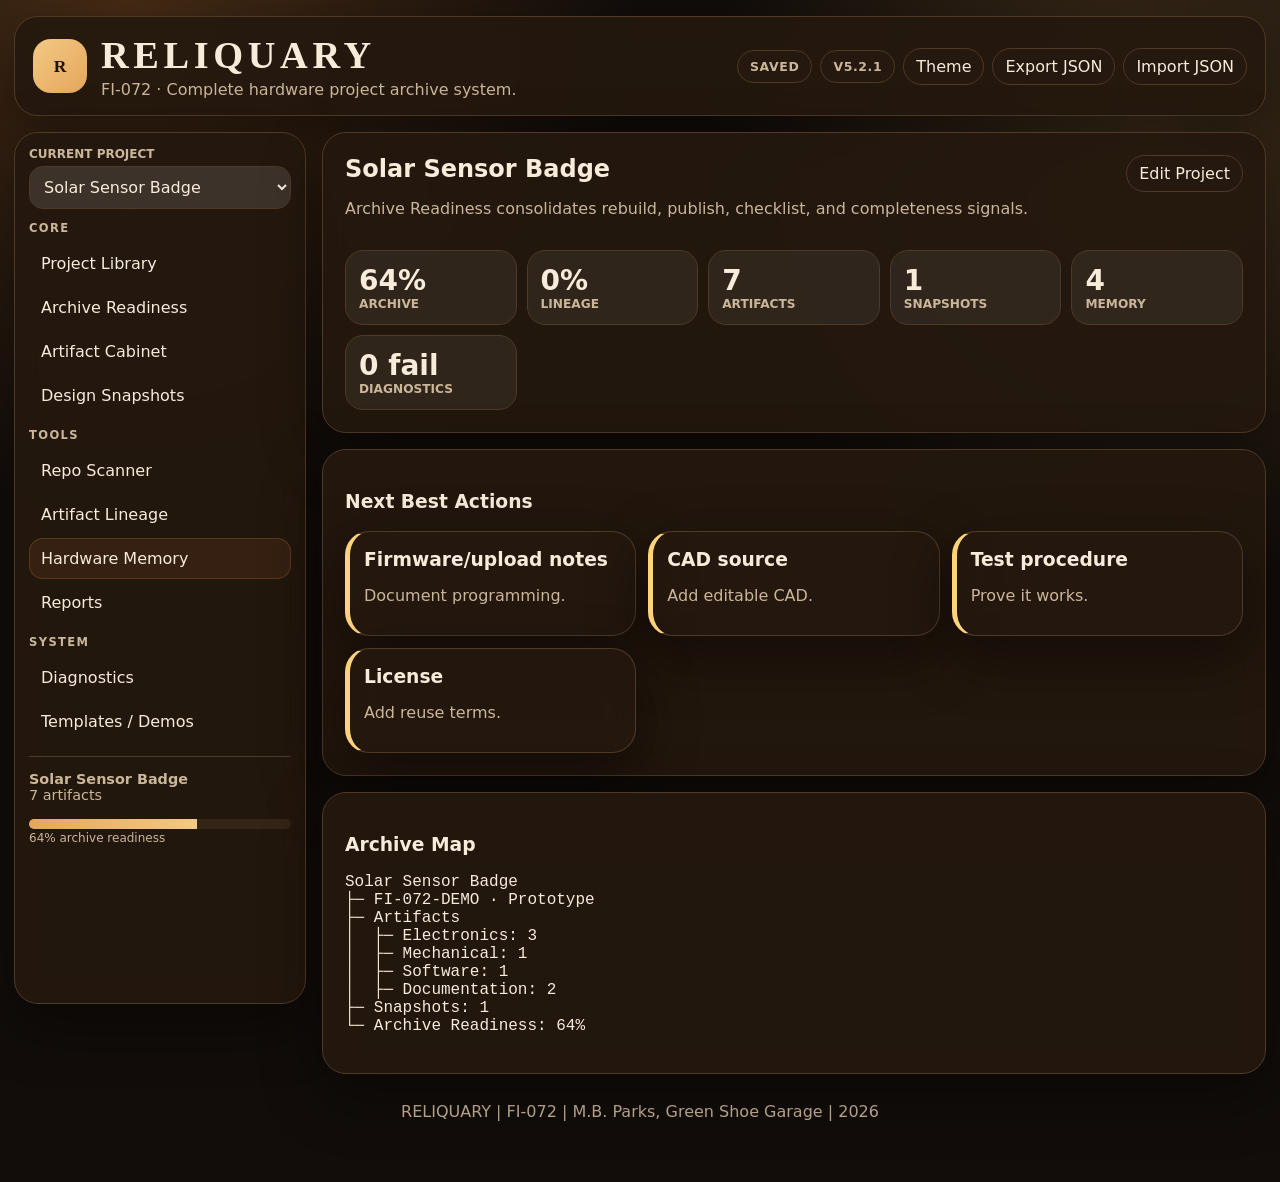
==== commit 0d2ee130: "Publish v5.2.1 Hardware Memory navigation fix" ====
--- a/index.html
+++ b/index.html
@@ -10,7 +10,7 @@
 <div class="app-shell">
 <header class="topbar">
   <div class="brand"><div class="sigil">R</div><div><h1>RELIQUARY</h1><p>FI-072 · Complete hardware project archive system.</p></div></div>
-  <div class="top-actions"><span class="pill" id="saveState">Autosave ready</span><span class="pill">v5.2.0</span><button class="btn" id="themeBtn">Theme</button><button class="btn" id="exportStateBtn">Export JSON</button><label class="btn">Import JSON<input id="importState" type="file" accept="application/json" hidden></label></div>
+  <div class="top-actions"><span class="pill" id="saveState">Autosave ready</span><span class="pill">v5.2.1</span><button class="btn" id="themeBtn">Theme</button><button class="btn" id="exportStateBtn">Export JSON</button><label class="btn">Import JSON<input id="importState" type="file" accept="application/json" hidden></label></div>
 </header>
 <div class="layout">
   <aside class="sidebar">
@@ -24,5 +24,6 @@
 </div>
 <div id="toast" class="toast"></div>
 <script src="app-v5.js"></script>
+<script src="fix-v521.js"></script>
 </body>
 </html>
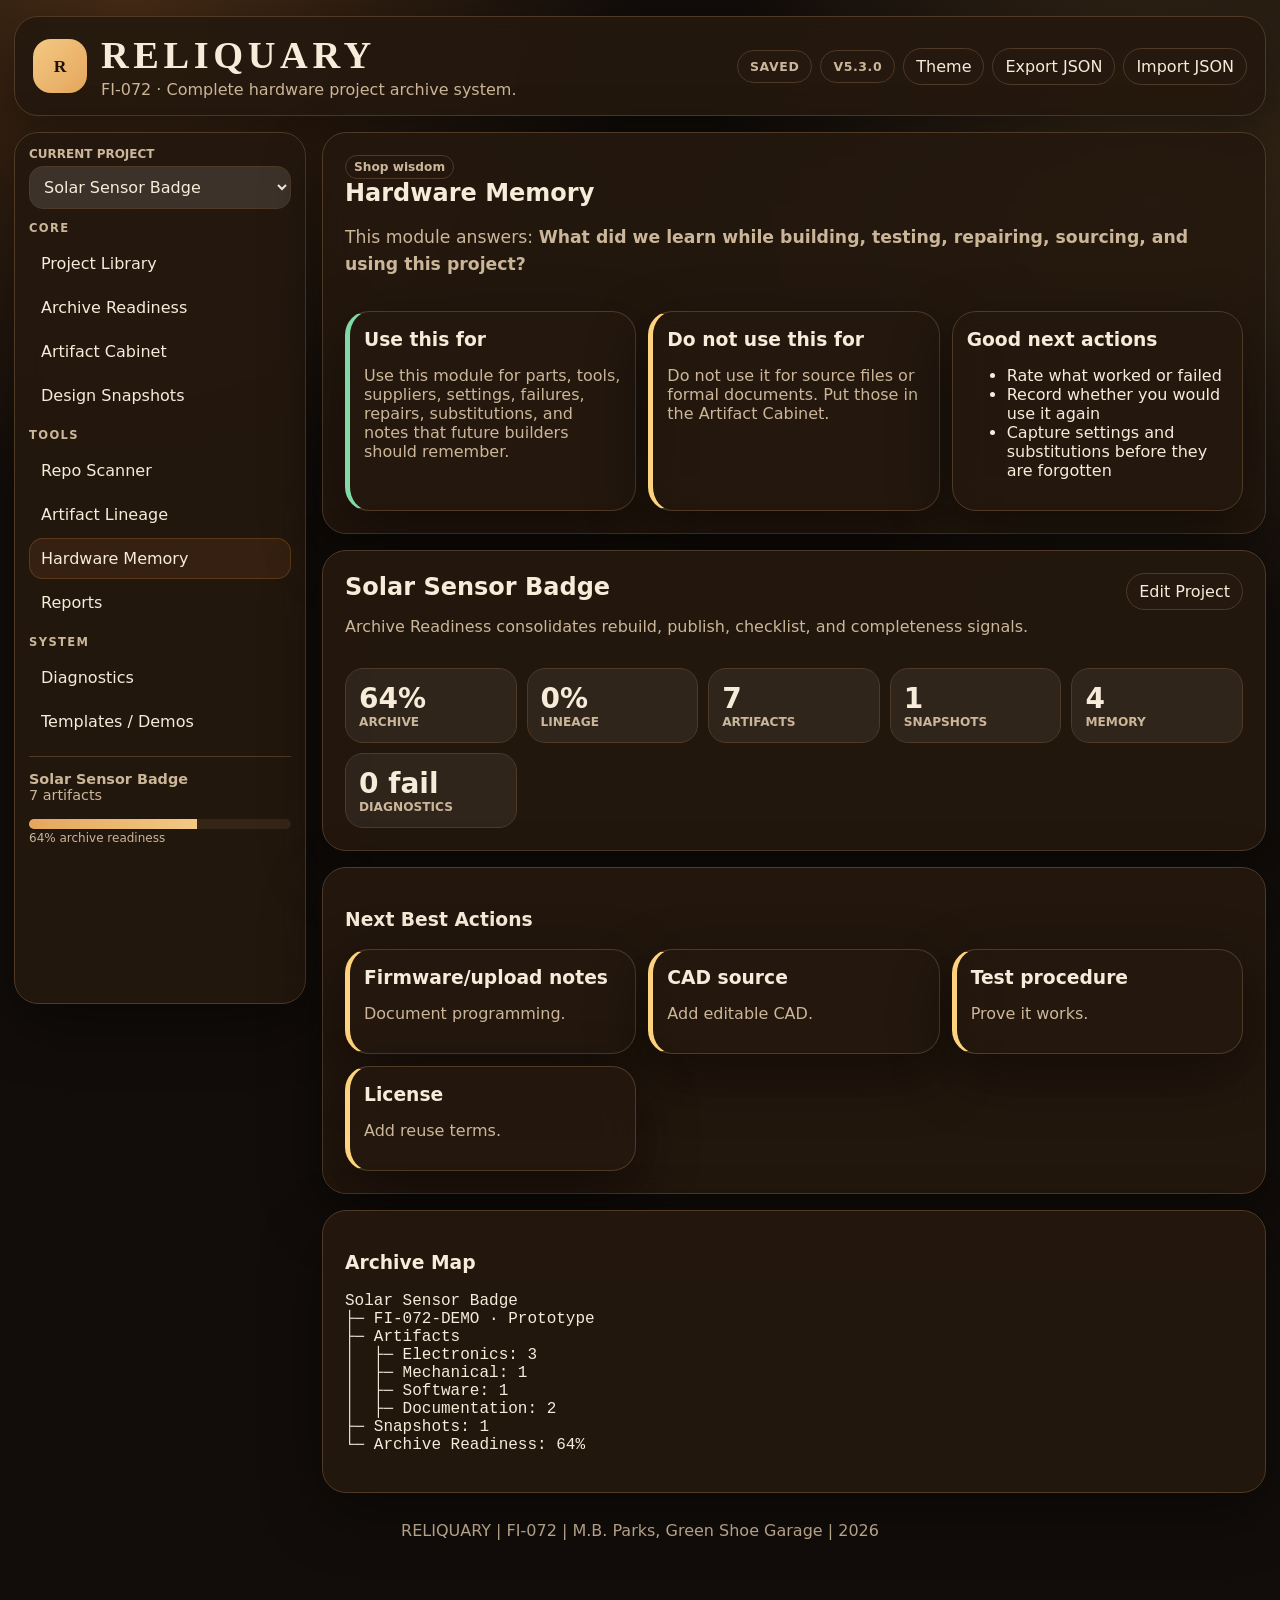
==== commit 1f035328: "Publish v5.3.0 module clarity layer" ====
--- a/index.html
+++ b/index.html
@@ -10,7 +10,7 @@
 <div class="app-shell">
 <header class="topbar">
   <div class="brand"><div class="sigil">R</div><div><h1>RELIQUARY</h1><p>FI-072 · Complete hardware project archive system.</p></div></div>
-  <div class="top-actions"><span class="pill" id="saveState">Autosave ready</span><span class="pill">v5.2.1</span><button class="btn" id="themeBtn">Theme</button><button class="btn" id="exportStateBtn">Export JSON</button><label class="btn">Import JSON<input id="importState" type="file" accept="application/json" hidden></label></div>
+  <div class="top-actions"><span class="pill" id="saveState">Autosave ready</span><span class="pill">v5.3.0</span><button class="btn" id="themeBtn">Theme</button><button class="btn" id="exportStateBtn">Export JSON</button><label class="btn">Import JSON<input id="importState" type="file" accept="application/json" hidden></label></div>
 </header>
 <div class="layout">
   <aside class="sidebar">
@@ -25,5 +25,6 @@
 <div id="toast" class="toast"></div>
 <script src="app-v5.js"></script>
 <script src="fix-v521.js"></script>
+<script src="module-clarity-v530.js"></script>
 </body>
 </html>
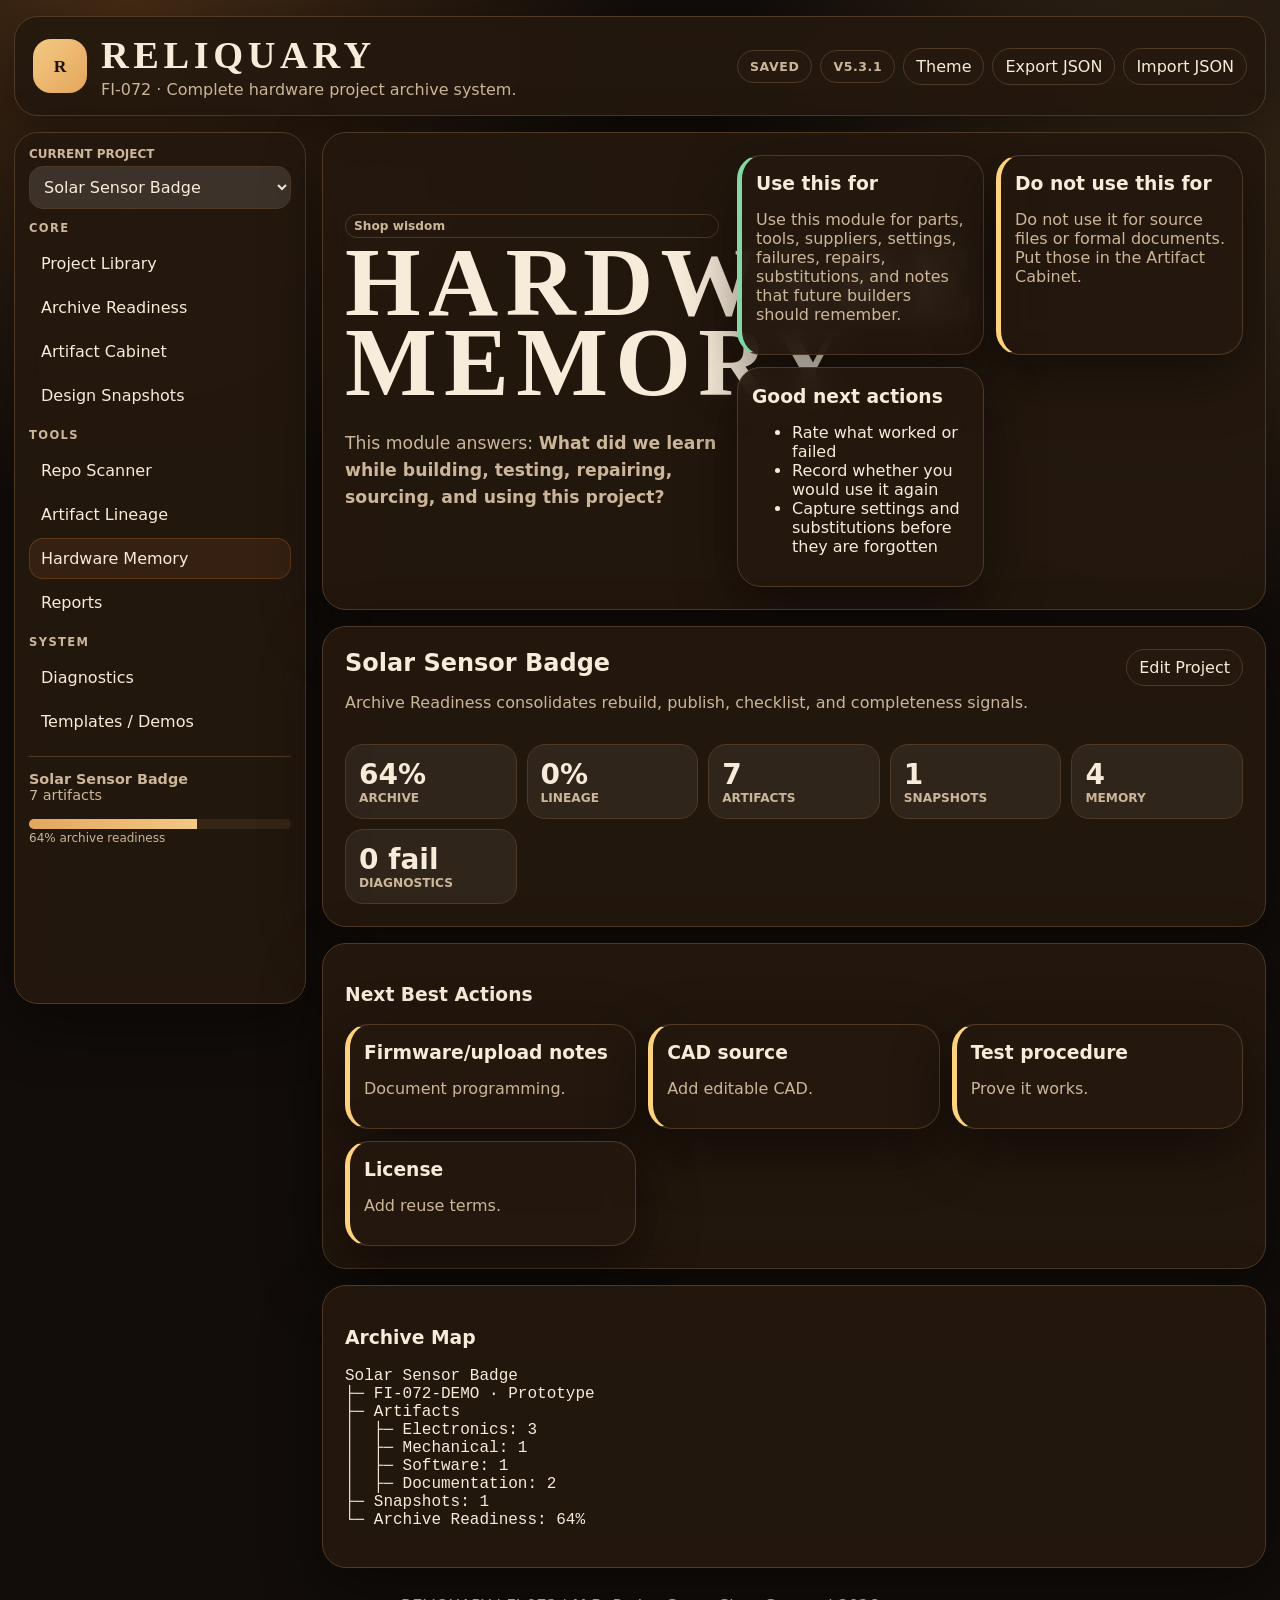
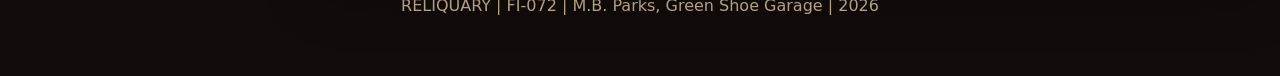
==== commit b0caee60: "Publish v5.3.1 consistent module headers" ====
--- a/index.html
+++ b/index.html
@@ -5,12 +5,13 @@
 <meta name="viewport" content="width=device-width,initial-scale=1">
 <title>RELIQUARY | FI-072</title>
 <link rel="stylesheet" href="styles.css">
+<link rel="stylesheet" href="module-headers-v531.css">
 </head>
 <body data-theme="dark">
 <div class="app-shell">
 <header class="topbar">
   <div class="brand"><div class="sigil">R</div><div><h1>RELIQUARY</h1><p>FI-072 · Complete hardware project archive system.</p></div></div>
-  <div class="top-actions"><span class="pill" id="saveState">Autosave ready</span><span class="pill">v5.3.0</span><button class="btn" id="themeBtn">Theme</button><button class="btn" id="exportStateBtn">Export JSON</button><label class="btn">Import JSON<input id="importState" type="file" accept="application/json" hidden></label></div>
+  <div class="top-actions"><span class="pill" id="saveState">Autosave ready</span><span class="pill">v5.3.1</span><button class="btn" id="themeBtn">Theme</button><button class="btn" id="exportStateBtn">Export JSON</button><label class="btn">Import JSON<input id="importState" type="file" accept="application/json" hidden></label></div>
 </header>
 <div class="layout">
   <aside class="sidebar">
--- a/module-headers-v531.css
+++ b/module-headers-v531.css
@@ -0,0 +1 @@
+.module-hero{display:grid;grid-template-columns:minmax(260px,.85fr) minmax(320px,1.15fr);gap:18px;align-items:stretch;overflow:hidden}.module-hero-left{display:flex;flex-direction:column;justify-content:center;min-width:0}.module-hero-right{display:flex;align-items:stretch}.module-hero-right .cards{width:100%;grid-template-columns:repeat(auto-fit,minmax(210px,1fr))}.module-title{font:900 clamp(3.1rem,7.6vw,6.8rem)/.82 Georgia,serif;letter-spacing:.075em;margin:.35rem 0 .65rem;text-transform:uppercase;color:var(--ink)}.module-title span{display:block}.module-guide .lede{max-width:72ch}.demoted-hero{grid-template-columns:1fr minmax(260px,.72fr);opacity:.96}.demoted-hero .demoted-title,.demoted-hero h2{font:900 clamp(1.8rem,3.6vw,3rem)/.95 Georgia,serif!important;letter-spacing:.055em!important}.demoted-hero .lede{font-size:1rem}.module-guide+section.demoted-hero{margin-top:16px}@media(max-width:1100px){.module-hero{grid-template-columns:1fr}.module-hero-right .cards{grid-template-columns:1fr}.module-title{font-size:clamp(2.7rem,13vw,5rem)}}
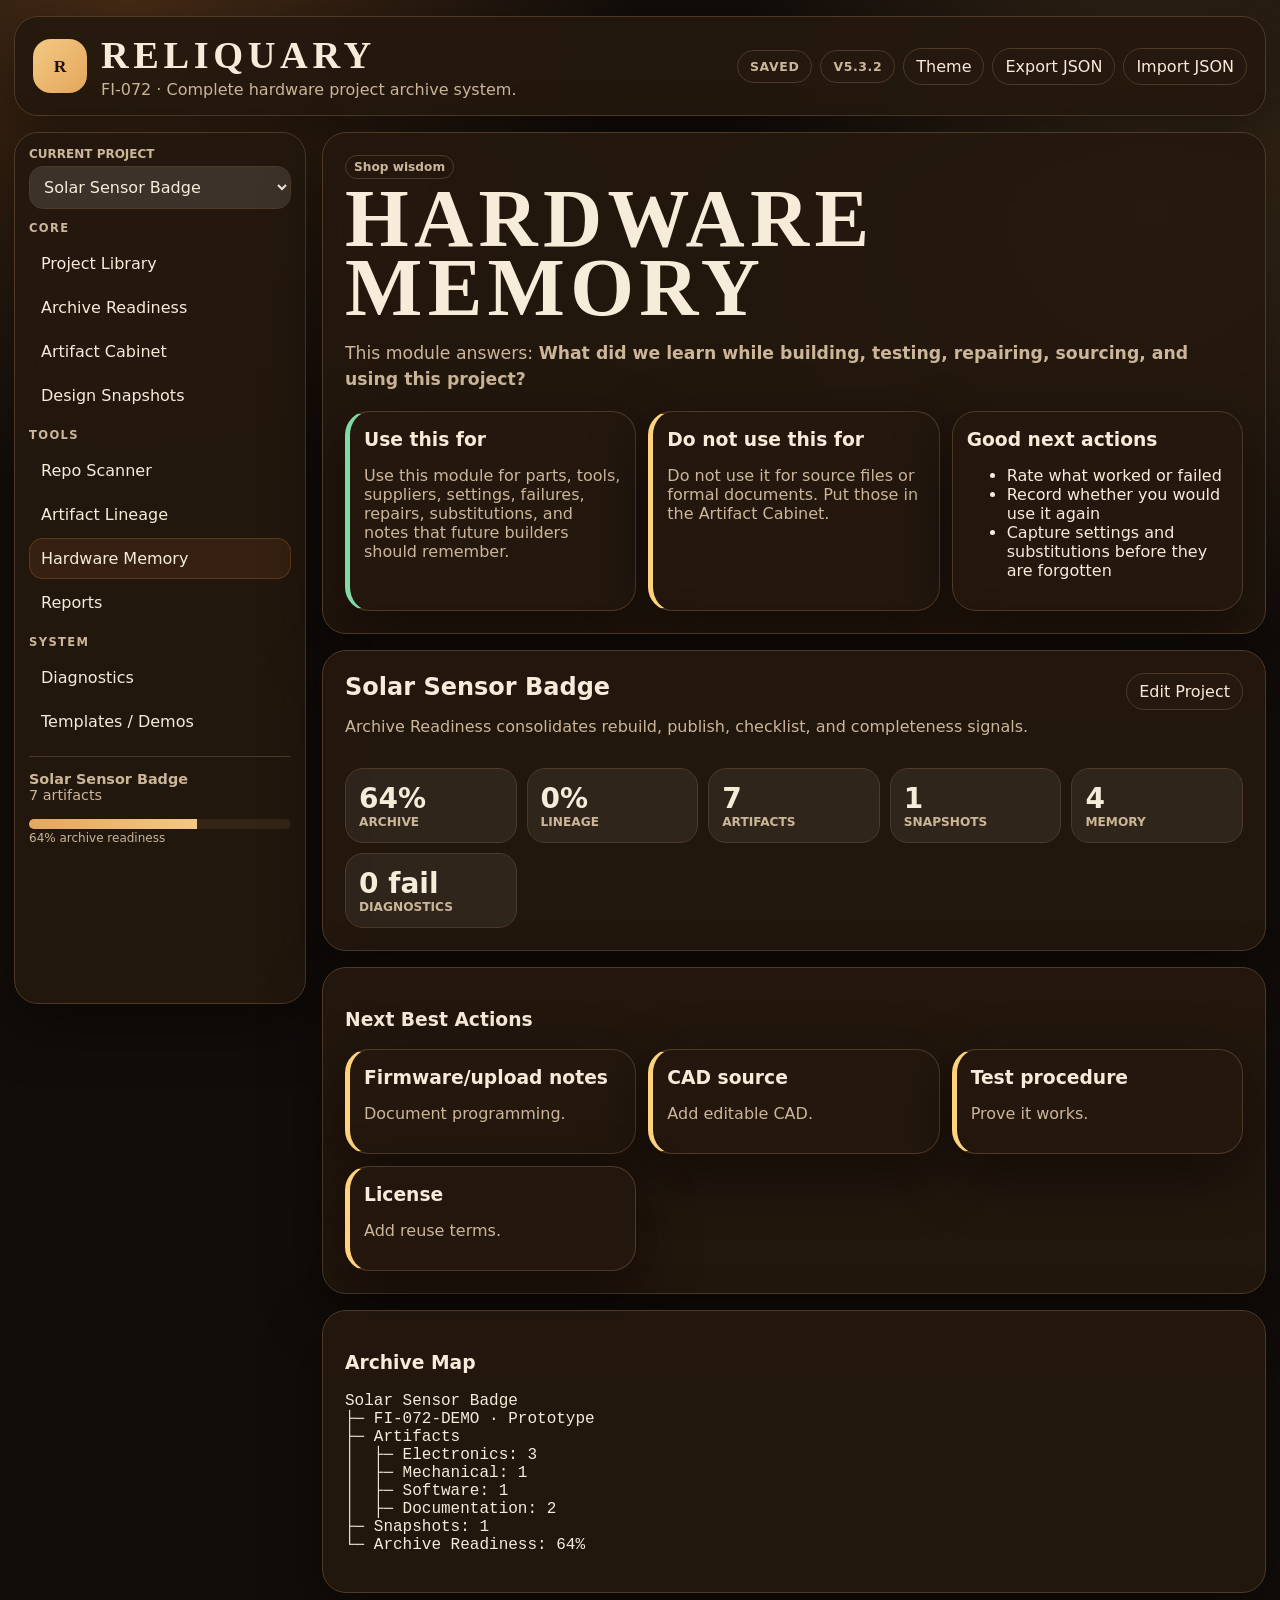
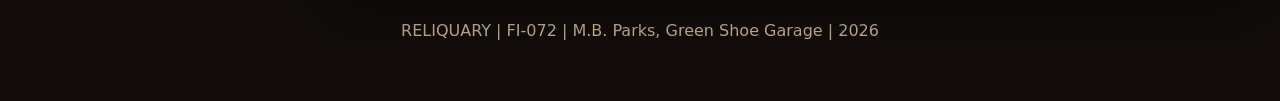
==== commit 90f91c52: "Update visible marker to v5.3.2" ====
--- a/index.html
+++ b/index.html
@@ -11,7 +11,7 @@
 <div class="app-shell">
 <header class="topbar">
   <div class="brand"><div class="sigil">R</div><div><h1>RELIQUARY</h1><p>FI-072 · Complete hardware project archive system.</p></div></div>
-  <div class="top-actions"><span class="pill" id="saveState">Autosave ready</span><span class="pill">v5.3.1</span><button class="btn" id="themeBtn">Theme</button><button class="btn" id="exportStateBtn">Export JSON</button><label class="btn">Import JSON<input id="importState" type="file" accept="application/json" hidden></label></div>
+  <div class="top-actions"><span class="pill" id="saveState">Autosave ready</span><span class="pill">v5.3.2</span><button class="btn" id="themeBtn">Theme</button><button class="btn" id="exportStateBtn">Export JSON</button><label class="btn">Import JSON<input id="importState" type="file" accept="application/json" hidden></label></div>
 </header>
 <div class="layout">
   <aside class="sidebar">
--- a/module-headers-v531.css
+++ b/module-headers-v531.css
@@ -1 +1 @@
-.module-hero{display:grid;grid-template-columns:minmax(260px,.85fr) minmax(320px,1.15fr);gap:18px;align-items:stretch;overflow:hidden}.module-hero-left{display:flex;flex-direction:column;justify-content:center;min-width:0}.module-hero-right{display:flex;align-items:stretch}.module-hero-right .cards{width:100%;grid-template-columns:repeat(auto-fit,minmax(210px,1fr))}.module-title{font:900 clamp(3.1rem,7.6vw,6.8rem)/.82 Georgia,serif;letter-spacing:.075em;margin:.35rem 0 .65rem;text-transform:uppercase;color:var(--ink)}.module-title span{display:block}.module-guide .lede{max-width:72ch}.demoted-hero{grid-template-columns:1fr minmax(260px,.72fr);opacity:.96}.demoted-hero .demoted-title,.demoted-hero h2{font:900 clamp(1.8rem,3.6vw,3rem)/.95 Georgia,serif!important;letter-spacing:.055em!important}.demoted-hero .lede{font-size:1rem}.module-guide+section.demoted-hero{margin-top:16px}@media(max-width:1100px){.module-hero{grid-template-columns:1fr}.module-hero-right .cards{grid-template-columns:1fr}.module-title{font-size:clamp(2.7rem,13vw,5rem)}}
+.module-hero{display:block;overflow:hidden}.module-hero-left{display:block;min-width:0;margin-bottom:18px}.module-hero-right{display:block}.module-hero-right .cards{width:100%;grid-template-columns:repeat(auto-fit,minmax(240px,1fr));align-items:stretch}.module-title{font:900 clamp(2.65rem,6.4vw,5.6rem)/.84 Georgia,serif;letter-spacing:.065em;margin:.35rem 0 .7rem;text-transform:uppercase;color:var(--ink);max-width:100%;overflow-wrap:normal}.module-title span{display:block;max-width:100%}.module-guide .lede{max-width:86ch}.module-guide .card{min-height:150px}.demoted-hero{grid-template-columns:1fr minmax(260px,.72fr);opacity:.96}.demoted-hero .demoted-title,.demoted-hero h2{font:900 clamp(1.8rem,3.6vw,3rem)/.95 Georgia,serif!important;letter-spacing:.055em!important}.demoted-hero .lede{font-size:1rem}.module-guide+section.demoted-hero{margin-top:16px}@media(max-width:900px){.module-title{font-size:clamp(2.35rem,13vw,4.6rem);letter-spacing:.045em}.module-hero-right .cards{grid-template-columns:1fr}.module-guide .card{min-height:auto}}
